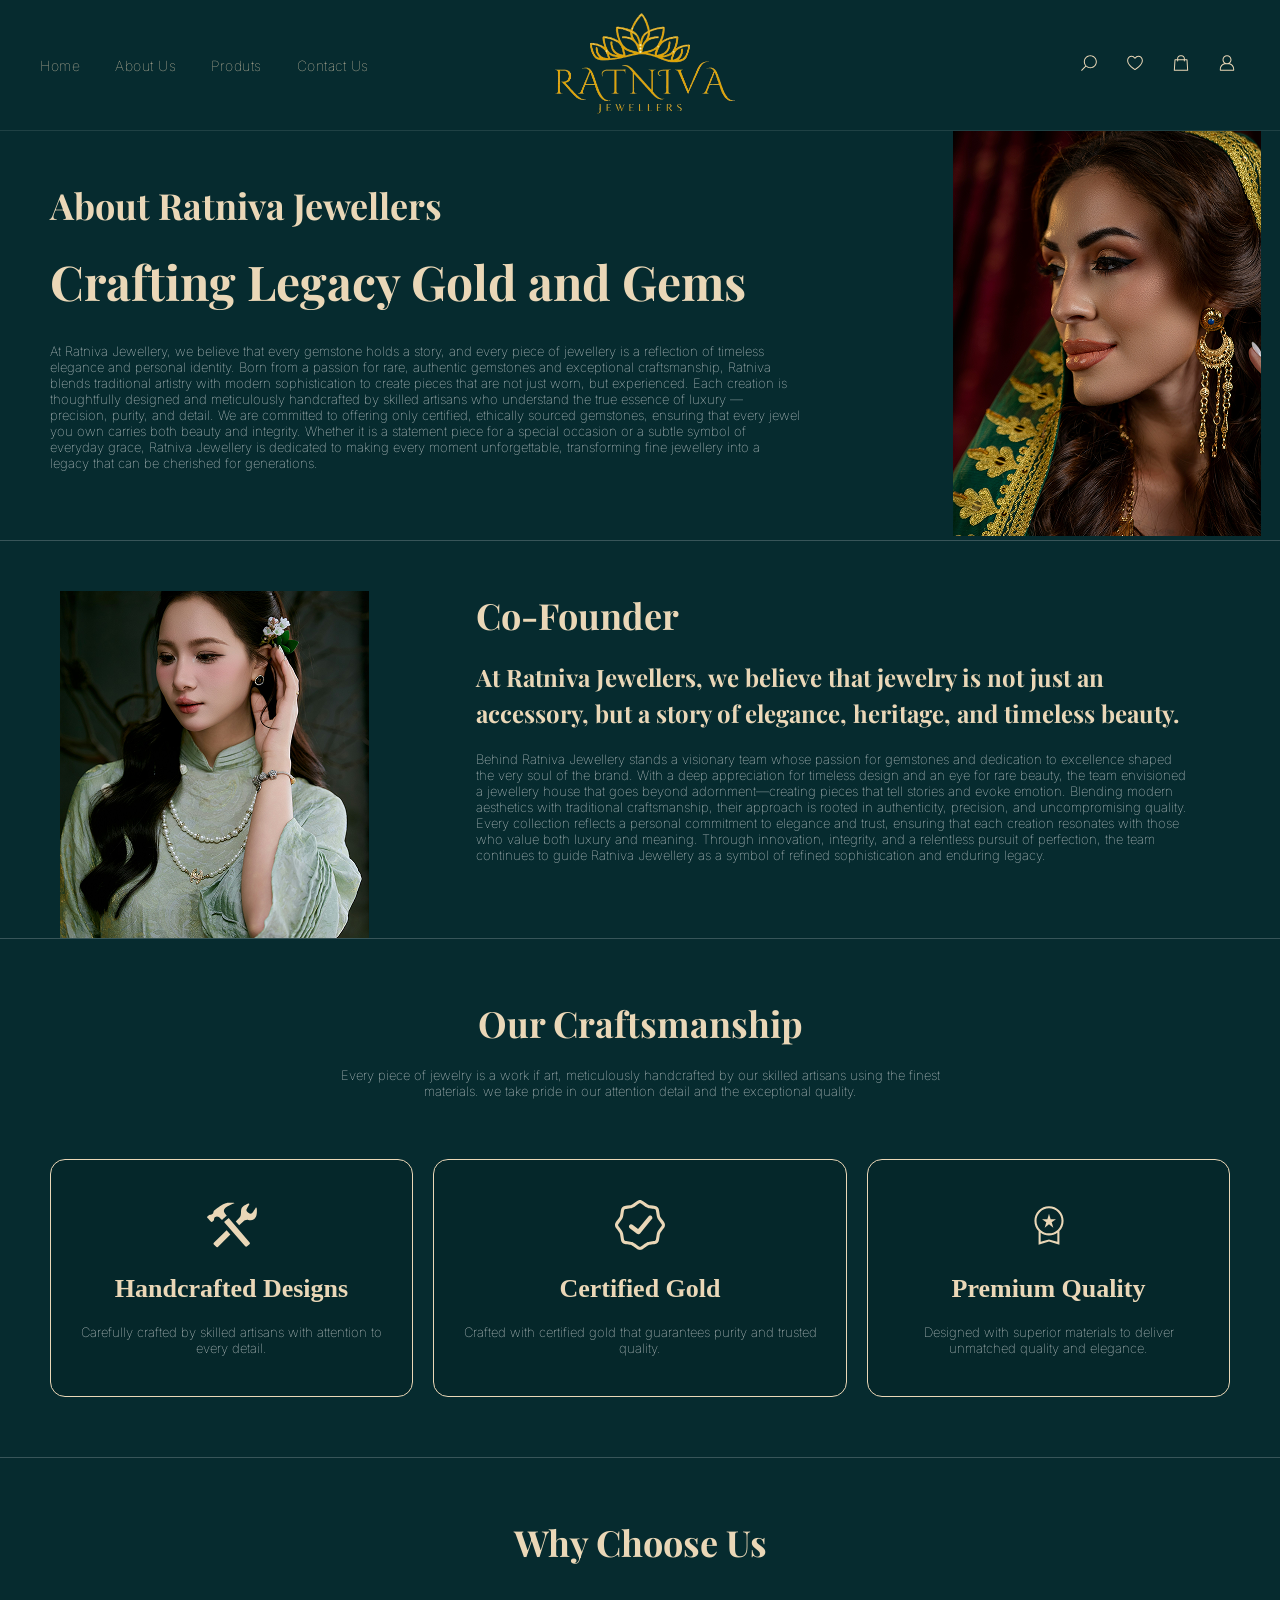
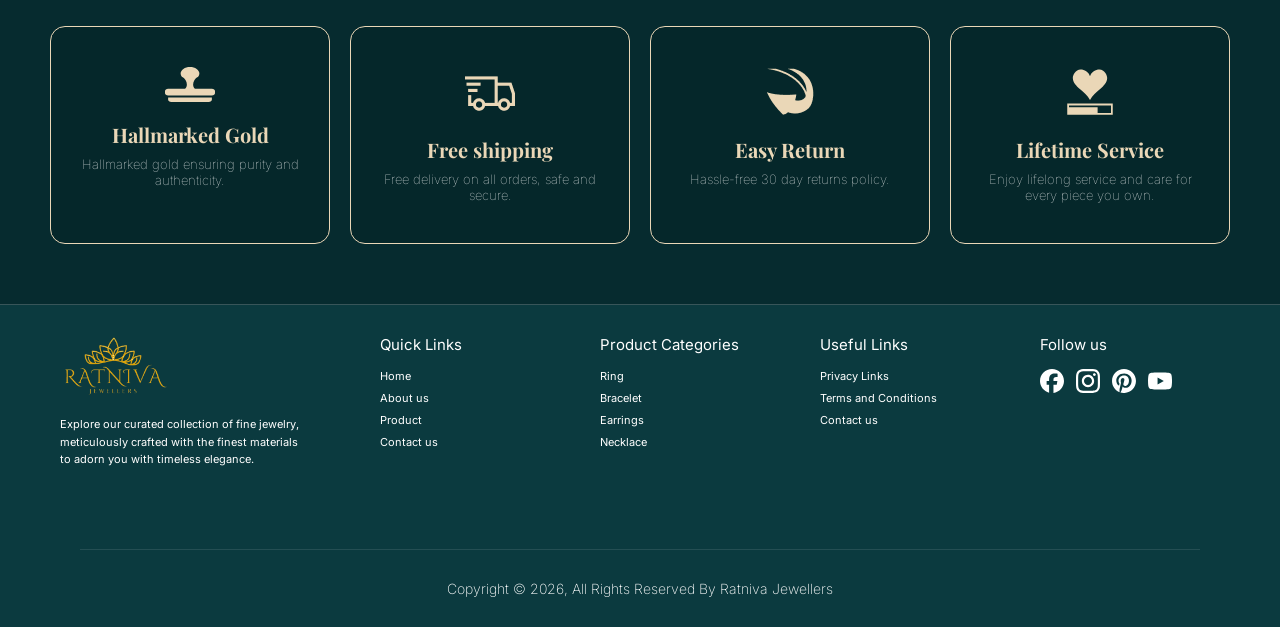
==== about.html @ 052db012 "Third commit" ====
<!DOCTYPE html>
<html lang="en">
<head>
    <meta charset="UTF-8">
    <meta name="viewport" content="width=device-width, initial-scale=1.0">
    <title>Ratniva Jewellers</title>

    <link href="https://fonts.googleapis.com/css2?family=Playfair+Display:wght@400;600&family=Inter:wght@300;400;500&display=swap" rel="stylesheet">
    <link rel="stylesheet" href="about.css">

</head>
<body>
     <header>

        <nav class="navbar">
            <div class="nav-left">
                <a href="index.html">Home</a>
                <a href="#">About Us</a>
                <a href="#">Produts</a>
                <a href="#">Contact Us</a>
            </div>

            <div class="nav-logo">
                <img src="logo.png" alt="Ratniva Jewellers logo">
            </div>

            <div class="nav-right">
                <a href="#"> <img src="search.svg" class="icon"></a>
                <a href="#"> <img src="heart.svg" class="icon"></a>
                <a href="#"> <img src="bag.svg" class="icon"></a>
                <a href="#"> <img src="user.svg" class="icon"></a>
            </div>
        </nav>
    </header>

    <section class="about-hero">
        <div class="about-hero-cointainer">

            <div class="about-left">
                <h3>About Ratniva Jewellers</h3>
                <h1>
                    Crafting Legacy Gold and Gems
                </h1>
                <p>
                    At Ratniva Jewellery, we believe that every gemstone holds a story, and every piece of jewellery is a reflection of timeless elegance and personal identity. Born from a passion for rare, authentic gemstones and exceptional craftsmanship, Ratniva blends traditional artistry with modern sophistication to create pieces that are not just worn, but experienced. Each creation is thoughtfully designed and meticulously handcrafted by skilled artisans who understand the true essence of luxury — precision, purity, and detail. We are committed to offering only certified, ethically sourced gemstones, ensuring that every jewel you own carries both beauty and integrity. Whether it is a statement piece for a special occasion or a subtle symbol of everyday grace, Ratniva Jewellery is dedicated to making every moment unforgettable, transforming fine jewellery into a legacy that can be cherished for generations.
                </p>
            </div>
            <div class="about-right">
                <img src="about-hero.png" alt="">
            </div>

        </div>
    </section>

    <section class="founder-section">
        <div class="founder-cointainer">

            <div class="founder-left">
                <img src="founder.png" alt="">
            </div>

            <div class="founder-right">
                <h3 class="founder-title">Co-Founder</h3>
                <!-- <img src="decor-line.png" alt="" class="decor-line"> -->
                <h2 class="founder-heading">
                    At Ratniva Jewellers, we believe that jewelry is not just an accessory,
                    but a story of elegance, heritage, and timeless beauty. 
                </h2>
                <p class="founder-text">
                    Behind Ratniva Jewellery stands a visionary team whose passion for gemstones and dedication to excellence shaped the very soul of the brand. With a deep appreciation for timeless design and an eye for rare beauty, the team envisioned a jewellery house that goes beyond adornment—creating pieces that tell stories and evoke emotion. Blending modern aesthetics with traditional craftsmanship, their approach is rooted in authenticity, precision, and uncompromising quality. Every collection reflects a personal commitment to elegance and trust, ensuring that each creation resonates with those who value both luxury and meaning. Through innovation, integrity, and a relentless pursuit of perfection, the team continues to guide Ratniva Jewellery as a symbol of refined sophistication and enduring legacy.
                </p>
            </div>

        </div>
    </section>

    <section class="craft-section">
        <h2 class="craft-title">Our Craftsmanship</h2>
        <p class="craft-desc">
            Every piece of jewelry is a work if art, meticulously handcrafted by our skilled artisans using the finest
            materials. we take pride in our attention detail and the exceptional quality.
        </p>
        <div class="craft-cointainer">

            <div class="craft-card">
                <img src="handcraft.svg" alt="" class="craft-icon">
                <h3>Handcrafted Designs</h3>
                <p>Carefully crafted by skilled artisans with attention to every detail. </p>
            </div>

            <div class="craft-card">
                <img src="certified.svg" alt="" class="craft-icon">
                <h3>Certified Gold</h3>
                <p>Crafted with certified gold that guarantees purity and trusted quality.</p>
            </div>

            <div class="craft-card">
                <img src="premium.svg" alt="" class="craft-icon">
                <h3>Premium Quality</h3>
                <p>Designed with superior materials to deliver unmatched quality and elegance.</p>
            </div>
        </div>
    </section>

    <section class="choose-section">
        <h2 class="choose-title">Why Choose Us</h2>

        <div class="choose-cointainer">

            <div class="choose-card">
                <img src="stamp.svg" alt="" class="choose-icon">
                <h3>Hallmarked Gold</h3>
                <p>Hallmarked gold ensuring purity and authenticity.</p>
            </div>

             <div class="choose-card">
                <img src="shipping.png" alt="" class="choose-icon">
                <h3>Free shipping</h3>
                <p>Free delivery on all orders, safe and secure.</p>
            </div>

             <div class="choose-card">
                <img src="return.png" alt="" class="choose-icon">
                <h3>Easy Return</h3>
                <p>Hassle-free 30 day returns policy.</p>
            </div>

             <div class="choose-card">
                <img src="lifetime.svg" alt="" class="choose-icon">
                <h3>Lifetime Service</h3>
                <p>Enjoy lifelong service and care for every piece you own.</p>
            </div>
        </div>
    </section>

    
   <footer class="footer">

    <div class="footer-cointainer">

        <div class="footer-col footer-brand">
            <img src="logo.png" class="footer-logo">
            <p>
                  Explore our curated collection of fine jewelry, 
                meticulously crafted with the finest materials 
                 to adorn you with timeless elegance.
            </p>
        </div>
        <div class="footer-col">
            <h3>Quick Links</h3>
            <ul>
                <li><a href="#">Home</a></li>
                <li><a href="#">About us</a></li>
                <li><a href="#">Product</a></li>
                <li><a href="#">Contact us</a></li>
            </ul>
        </div>
        <div class="footer-col">
            <h3>Product Categories</h3>
            <ul>
                <li><a href="#">Ring</a></li>
                <li><a href="#">Bracelet</a></li>
                <li><a href="#">Earrings</a></li>
                <li><a href="#">Necklace</a></li>
            </ul>
        </div>
        <div class="footer-col">
            <h3>Useful Links</h3>
            <ul>
                <li><a href="#">Privacy Links</a></li>
                <li><a href="#">Terms and Conditions</a></li>
                <li><a href="#">Contact us</a></li>
            </ul>
        </div>
        <div class="footer-col">
            <h3>Follow us</h3>
            <div class="social-links">
                <img src="Social-4.svg">
                <img src="Social-1.svg">
                <img src="Social-2.svg">
                <img src="Social-3.svg">
            </div>
        </div>
    </div>

    <div class="footer-bottom">
        Copyright &copy; 2026, All Rights Reserved By Ratniva Jewellers
    </div>
   </footer>
    
</body>
</html>
---- about.css ----
*{
    margin: 0;
    padding: 0;
    box-sizing: bor;
}    
body{
    margin: 0%;
    font-family:inter;
    background-color: #062B2F;
}
.navbar{
    display: flex;
    justify-content: space-between;
    align-items: center;
    padding: 50px 40px;
    background-color: #062B2F;
    border-bottom: 1px solid rgba(255,255,255,0.1);

}
.nav-left{
    display: flex;
    gap: 30px;
}
.nav-left a{
    text-decoration: none;
    color:#EAD7B7;
    font-size: 14px;
    margin-right: 5px;
    transition: 0.3s;
    letter-spacing: 0.5px;
    font-weight:100;
}
.nav-left a:hover{
    color: #000000;
}

.nav-logo{
    position: absolute;
    left: 50%;
    transform: translate(-50%);
}
.nav-logo img{
    height: 251px;
}

.nav-right{
    display: flex;
    align-items: center;
    gap: 20px;
}
.nav-right a{
    margin: 5px;
}
.about-hero{
    padding: 0 50px;
    border-bottom: 1px solid rgba(255,255,255,0.2);
}
.about-hero-cointainer{
    display: grid;
    grid-template-columns: 750px 1fr;
}
.about-left{
    color: #ffffff;
}
.about-left h3{
    font-family: playfair display;
    font-size: 36px;
    margin-bottom: 20px;
    color: #EAD7B7;
    margin-top: 50px;
}
.about-left h1{
    font-family: playfair display;
    font-size: 48px;
    margin-bottom: 30px;
    max-width: 750px;
    color: #EAD7B7;
}
.about-left p{
    font-family: inter;
    font-size: 13px;
    max-width: 773px;
    font-weight: 100;
}
.about-right img{
    width: 308px;
    height: 405px;
    object-fit: cover;
    margin-left: 153px;
}
.footer{
    background-color: #0B3A3F;
    padding: 30px 80px 30px;
    color: #ffffff;
}
.footer-cointainer{
    display: grid;
    grid-template-columns: 1.5fr 1fr 1fr 1fr 1fr;
    gap: 60px;
}
.footer-logo{
    height: 142px;
    width: 142px;
    margin-bottom: 15px;
    position: relative;
    bottom: 40px;
    right: 38px;
}
.footer-brand p{
    font-size: 11px;
    line-height: 1.6;
    position: relative;
    bottom: 80px;
    right: 20px;
}
.footer-col h3{
    color: #ffffff;
    font-size: 15px;
    margin-bottom: 15px;
    font-weight: 400;
}
.footer-col ul{
    list-style: none;
    padding: 0;
}
.footer-col ul li{
    font-size: 11px;
    margin-bottom: 8px;
    cursor: pointer;
}
.footer-col ul li a{
    text-decoration: none;
    color: #ffffff;
}
.footer-col ul li a:hover{
    color: #000000;
}
.social-links{
    display: flex;
    gap: 12px;
    margin-bottom: 10px;
}
.social-links img{
    width: 24px;
    height: 24px;
    cursor: pointer;
}
.footer-bottom{
    border-top: 1px solid rgba(255,255,255,0.1);
    text-align: center;
    font-size: 14px;
    padding: 30px 0 0;
    font-weight: 200;
}
.founder-section{
    padding: 50px 60px 0 60px;
    border-bottom: 1px solid rgba(255,255,255,0.2);
}
.founder-cointainer{
    display: grid;
    grid-template-columns: 1fr 744px;
    /* gap: px; */
}
.founder-left img{
    width: 309px;
    height: 347px;
    display: block;
    object-fit: cover;
}
.founder-right{
    max-width: 744px;
}
.founder-title{
    font-family: playfair display;
    font-size: 36px;
    margin-bottom: 10px;
    position: relative;
    color: #EAD7B7;
}
.decor-line{
    margin-bottom: 8px;
}
.founder-heading{
    font-family: playfair display;
    font-size: 24px;
    color: #EAD7B7;
    margin: 20px 0;
    line-height: 1.5;
}
.founder-text{
    font-family: inter;
    font-size: 13px;
    color: #ffffff;
    font-weight: lighter;
    max-width: 712px;
}
.craft-section{
    padding: 60px 50px;
    text-align: center;
    border-bottom: 1px solid rgba(255,255,255,0.2);
}
.craft-title{
    font-family: playfair display;
    font-size: 36px;
    margin-bottom: 10px;
    color: #EAD7B7;
}
.craft-desc{
    color: #ffffff;
    font-size: 13px;
    max-width: 617px;
    margin: 20px auto 60px;
    font-weight: lighter;
}
.craft-cointainer{
    display: grid;
    grid-template-columns: 1fr 414px 1fr;
    gap: 20px;
}
.craft-card{
    border: 1px solid #EAD7B7;
    border-radius: 15px;
    padding: 40px 25px;
    text-align: center;
    background: rgba(0, 0, 0, 0.1);
}
.craft-icon{
    margin-bottom: 20px;
}
.craft-card h3{
    font-family: plyafair display;
    font-size: 26px;
    color: #EAD7B7;
    margin-bottom: 20px;
}
.craft-card p{
    font-size: 13px;
    color: #ffffff;
    font-weight: lighter;
}
.choose-section{
    padding: 60px 50px;
    text-align: center;
    border-bottom:  1px solid rgba(255,255,255,0.2);
}
.choose-title{
    font-family: playfair display;
    color: #EAD7B7;
    font-size: 36px;
    margin-bottom: 60px;
}
.choose-cointainer{
    display: grid;
    grid-template-columns: repeat(4,1fr);
    gap: 20px;
}
.choose-card{
    border: 1px solid #EAD7B7;
    border-radius: 15px;
    padding: 40px 20px;
    text-align: center;
    background: rgba(0, 0, 0, 0.1);
}
.choose-icon{
    margin-bottom: 15px;
}
.choose-card h3{
    font-family: playfair display;
    color: #EAD7B7;
    font-size: 20px;
    margin-bottom: 8px;
}
.choose-card p{
    color: #ffffff;
    font-size: 13px;
    font-weight: lighter;
}
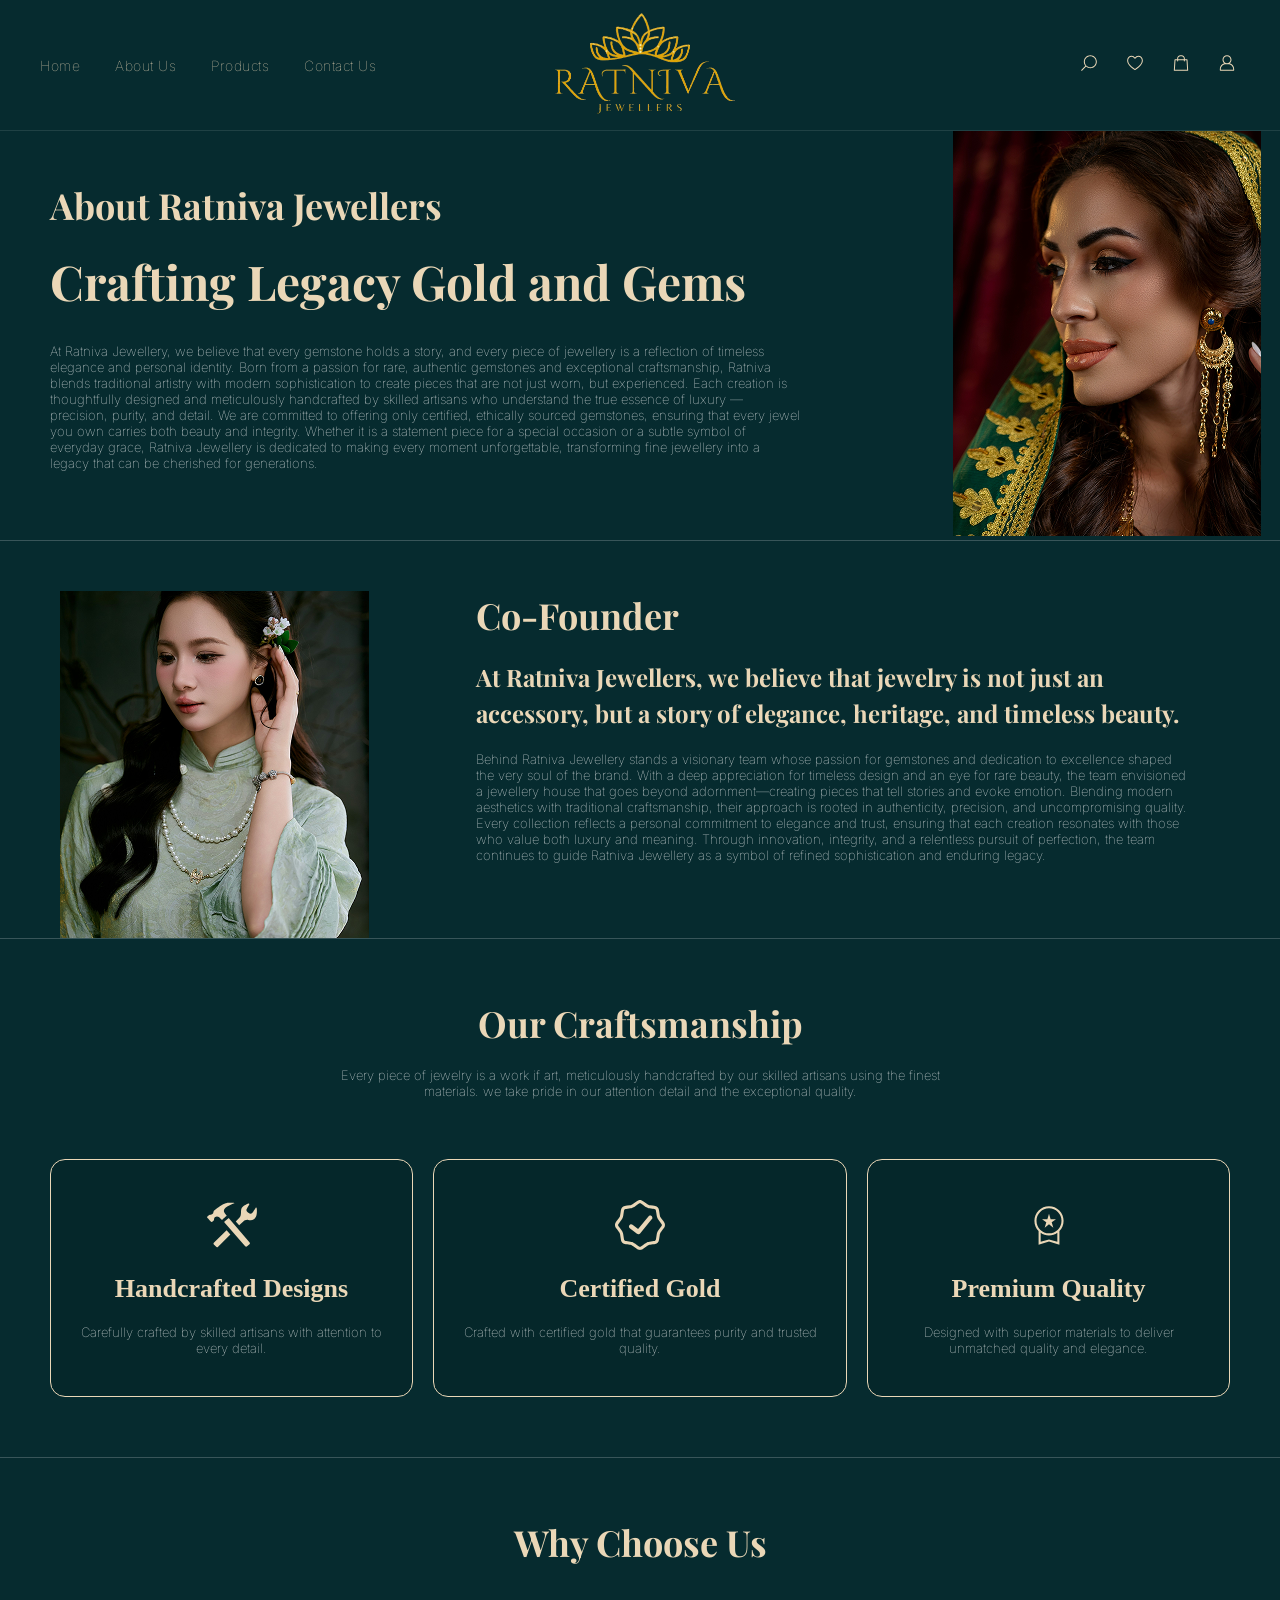
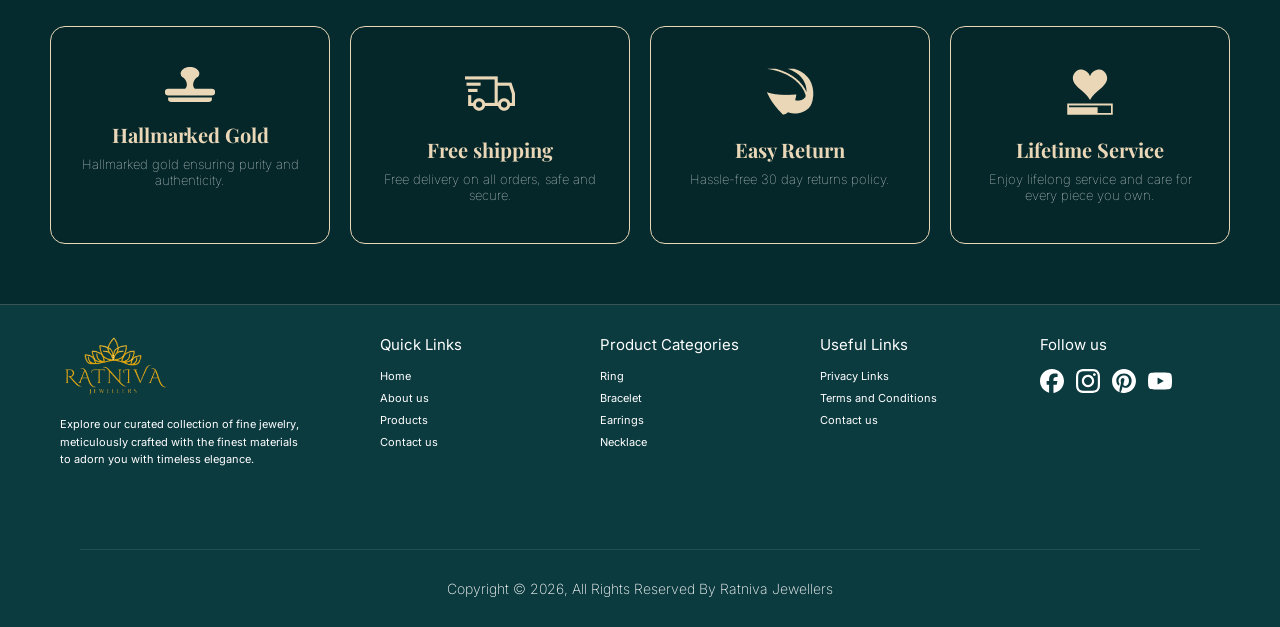
==== commit 67bee2c0: "organized project structure" ====
--- a/about.html
+++ b/about.html
@@ -3,7 +3,7 @@
 <head>
     <meta charset="UTF-8">
     <meta name="viewport" content="width=device-width, initial-scale=1.0">
-    <title>Ratniva Jewellers</title>
+    <title>About Us</title>
 
     <link href="https://fonts.googleapis.com/css2?family=Playfair+Display:wght@400;600&family=Inter:wght@300;400;500&display=swap" rel="stylesheet">
     <link rel="stylesheet" href="about.css">
@@ -15,20 +15,20 @@
         <nav class="navbar">
             <div class="nav-left">
                 <a href="index.html">Home</a>
-                <a href="#">About Us</a>
-                <a href="#">Produts</a>
+                <a href="about.html">About Us</a>
+                <a href="#">Products</a>
                 <a href="#">Contact Us</a>
             </div>
 
             <div class="nav-logo">
-                <img src="logo.png" alt="Ratniva Jewellers logo">
+                <img src="images/logo.png" alt="Ratniva Jewellers logo">
             </div>
 
             <div class="nav-right">
-                <a href="#"> <img src="search.svg" class="icon"></a>
-                <a href="#"> <img src="heart.svg" class="icon"></a>
-                <a href="#"> <img src="bag.svg" class="icon"></a>
-                <a href="#"> <img src="user.svg" class="icon"></a>
+                <a href="#"> <img src="images/search.svg" class="icon"></a>
+                <a href="#"> <img src="images/heart.svg" class="icon"></a>
+                <a href="#"> <img src="images/bag.svg" class="icon"></a>
+                <a href="#"> <img src="images/user.svg" class="icon"></a>
             </div>
         </nav>
     </header>
@@ -46,7 +46,7 @@
                 </p>
             </div>
             <div class="about-right">
-                <img src="about-hero.png" alt="">
+                <img src="images/about-hero.png" alt="">
             </div>
 
         </div>
@@ -56,12 +56,12 @@
         <div class="founder-cointainer">
 
             <div class="founder-left">
-                <img src="founder.png" alt="">
+                <img src="images/founder.png" alt="">
             </div>
 
             <div class="founder-right">
                 <h3 class="founder-title">Co-Founder</h3>
-                <!-- <img src="decor-line.png" alt="" class="decor-line"> -->
+                <!-- <img src="images/decor-line.png" alt="" class="decor-line"> -->
                 <h2 class="founder-heading">
                     At Ratniva Jewellers, we believe that jewelry is not just an accessory,
                     but a story of elegance, heritage, and timeless beauty. 
@@ -83,19 +83,19 @@
         <div class="craft-cointainer">
 
             <div class="craft-card">
-                <img src="handcraft.svg" alt="" class="craft-icon">
+                <img src="images/handcraft.svg" alt="" class="craft-icon">
                 <h3>Handcrafted Designs</h3>
                 <p>Carefully crafted by skilled artisans with attention to every detail. </p>
             </div>
 
             <div class="craft-card">
-                <img src="certified.svg" alt="" class="craft-icon">
+                <img src="images/certified.svg" alt="" class="craft-icon">
                 <h3>Certified Gold</h3>
                 <p>Crafted with certified gold that guarantees purity and trusted quality.</p>
             </div>
 
             <div class="craft-card">
-                <img src="premium.svg" alt="" class="craft-icon">
+                <img src="images/premium.svg" alt="" class="craft-icon">
                 <h3>Premium Quality</h3>
                 <p>Designed with superior materials to deliver unmatched quality and elegance.</p>
             </div>
@@ -108,25 +108,25 @@
         <div class="choose-cointainer">
 
             <div class="choose-card">
-                <img src="stamp.svg" alt="" class="choose-icon">
+                <img src="images/stamp.svg" alt="" class="choose-icon">
                 <h3>Hallmarked Gold</h3>
                 <p>Hallmarked gold ensuring purity and authenticity.</p>
             </div>
 
              <div class="choose-card">
-                <img src="shipping.png" alt="" class="choose-icon">
+                <img src="images/shipping.png" alt="" class="choose-icon">
                 <h3>Free shipping</h3>
                 <p>Free delivery on all orders, safe and secure.</p>
             </div>
 
              <div class="choose-card">
-                <img src="return.png" alt="" class="choose-icon">
+                <img src="images/return.png" alt="" class="choose-icon">
                 <h3>Easy Return</h3>
                 <p>Hassle-free 30 day returns policy.</p>
             </div>
 
              <div class="choose-card">
-                <img src="lifetime.svg" alt="" class="choose-icon">
+                <img src="images/lifetime.svg" alt="" class="choose-icon">
                 <h3>Lifetime Service</h3>
                 <p>Enjoy lifelong service and care for every piece you own.</p>
             </div>
@@ -139,7 +139,7 @@
     <div class="footer-cointainer">
 
         <div class="footer-col footer-brand">
-            <img src="logo.png" class="footer-logo">
+            <img src="images/logo.png" class="footer-logo">
             <p>
                   Explore our curated collection of fine jewelry, 
                 meticulously crafted with the finest materials 
@@ -149,9 +149,9 @@
         <div class="footer-col">
             <h3>Quick Links</h3>
             <ul>
-                <li><a href="#">Home</a></li>
-                <li><a href="#">About us</a></li>
-                <li><a href="#">Product</a></li>
+                <li><a href="index.html">Home</a></li>
+                <li><a href="about.html">About us</a></li>
+                <li><a href="#">Products</a></li>
                 <li><a href="#">Contact us</a></li>
             </ul>
         </div>
@@ -175,10 +175,10 @@
         <div class="footer-col">
             <h3>Follow us</h3>
             <div class="social-links">
-                <img src="Social-4.svg">
-                <img src="Social-1.svg">
-                <img src="Social-2.svg">
-                <img src="Social-3.svg">
+                <img src="images/Social-4.svg">
+                <img src="images/Social-1.svg">
+                <img src="images/Social-2.svg">
+                <img src="images/Social-3.svg">
             </div>
         </div>
     </div>
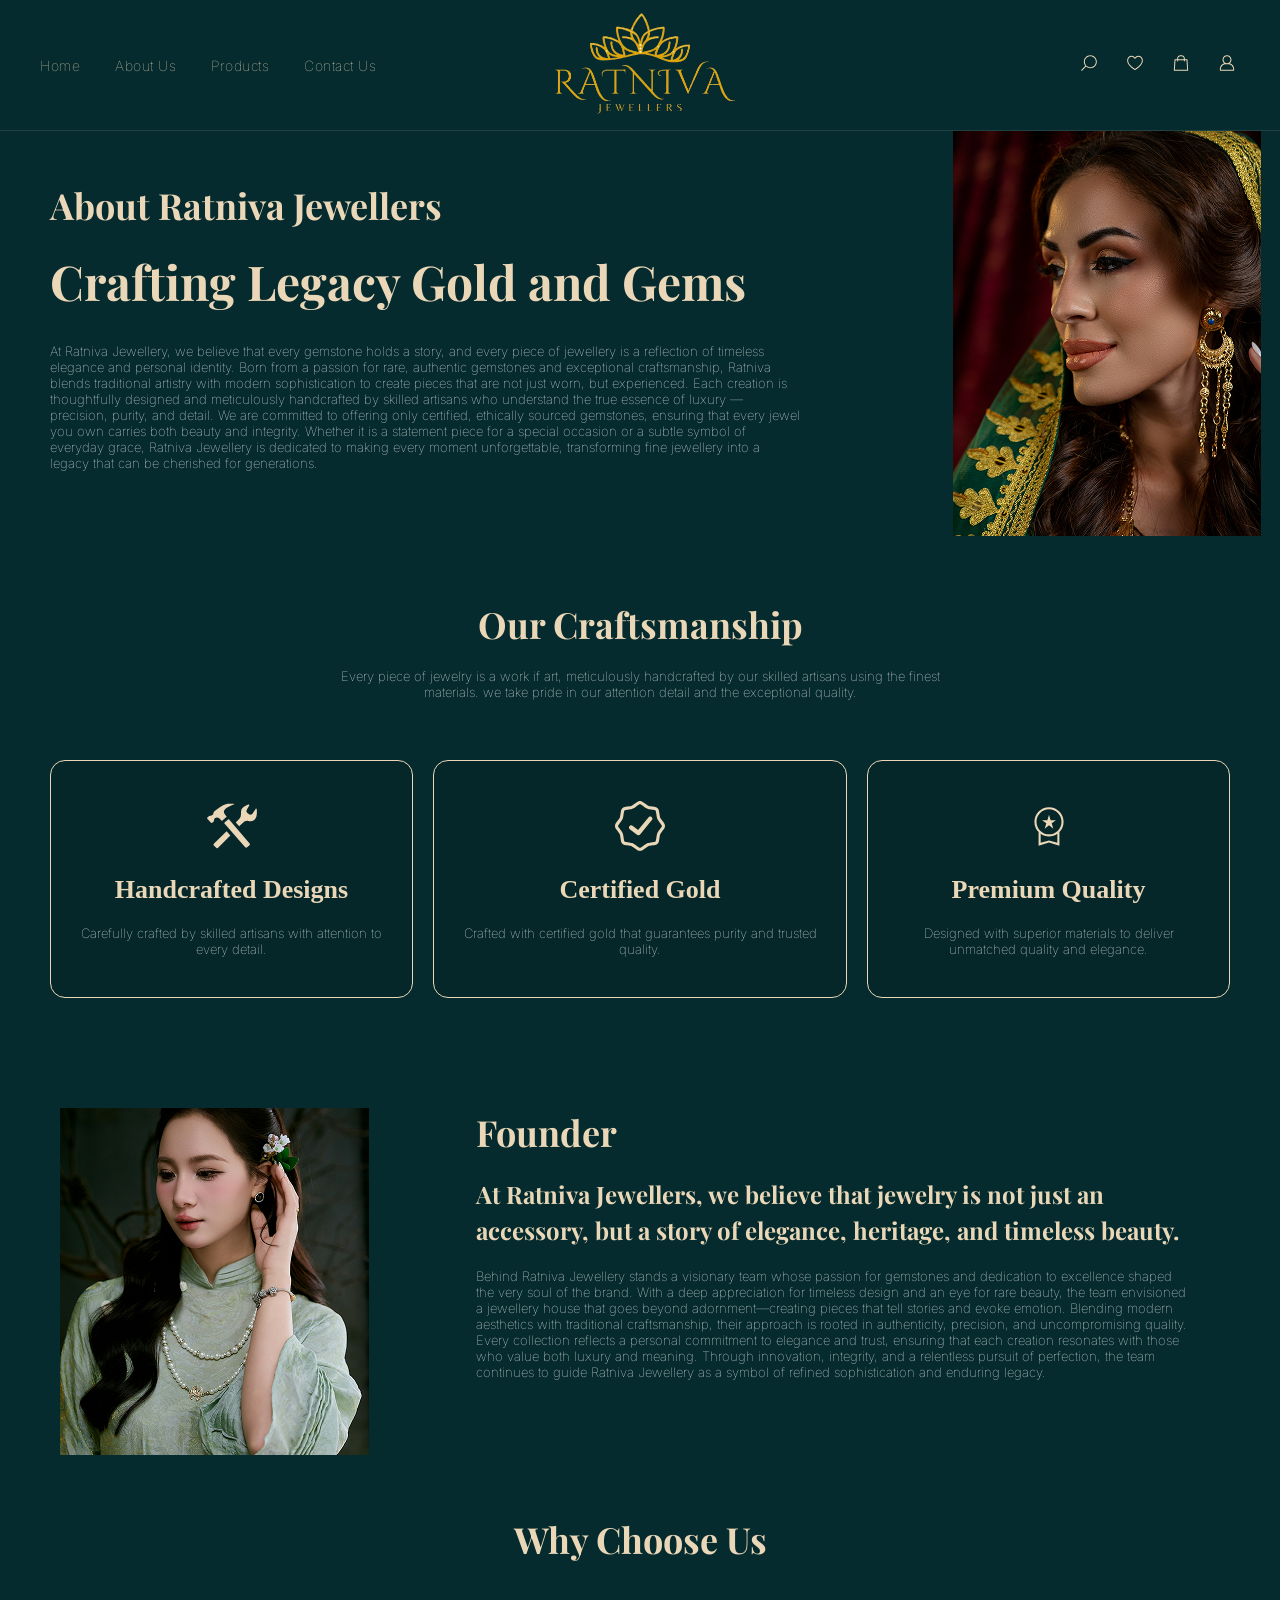
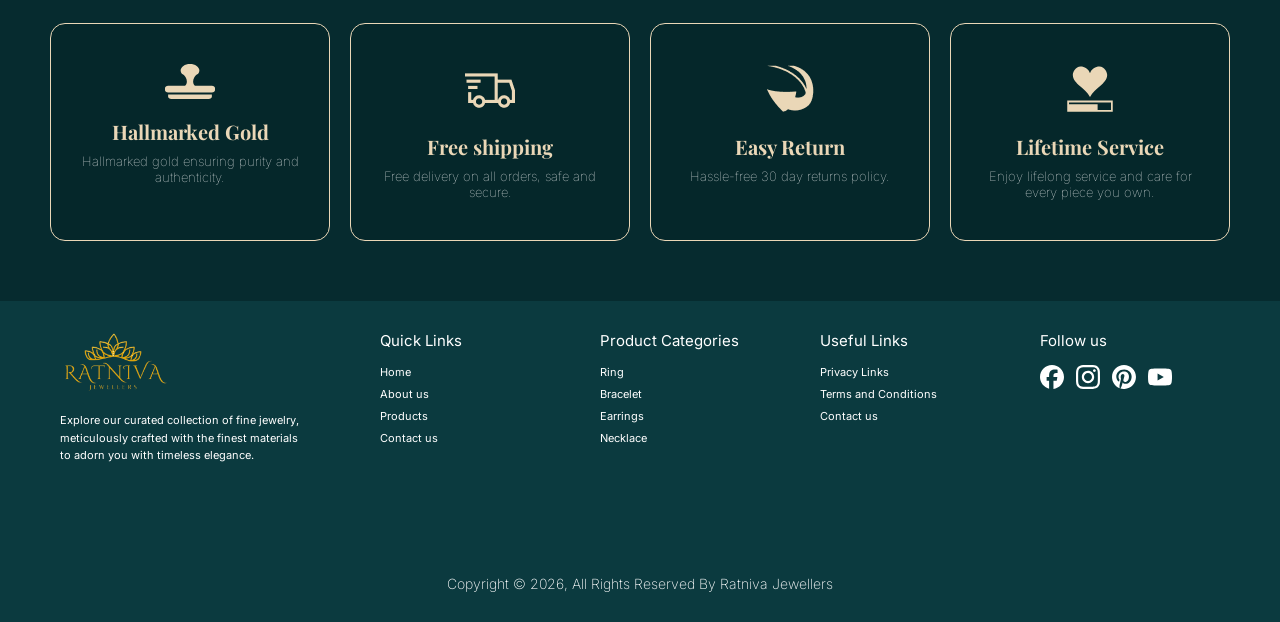
==== commit 8c111ecd: "New update" ====
--- a/about.html
+++ b/about.html
@@ -52,29 +52,7 @@
         </div>
     </section>
 
-    <section class="founder-section">
-        <div class="founder-cointainer">
-
-            <div class="founder-left">
-                <img src="images/founder.png" alt="">
-            </div>
-
-            <div class="founder-right">
-                <h3 class="founder-title">Co-Founder</h3>
-                <!-- <img src="images/decor-line.png" alt="" class="decor-line"> -->
-                <h2 class="founder-heading">
-                    At Ratniva Jewellers, we believe that jewelry is not just an accessory,
-                    but a story of elegance, heritage, and timeless beauty. 
-                </h2>
-                <p class="founder-text">
-                    Behind Ratniva Jewellery stands a visionary team whose passion for gemstones and dedication to excellence shaped the very soul of the brand. With a deep appreciation for timeless design and an eye for rare beauty, the team envisioned a jewellery house that goes beyond adornment—creating pieces that tell stories and evoke emotion. Blending modern aesthetics with traditional craftsmanship, their approach is rooted in authenticity, precision, and uncompromising quality. Every collection reflects a personal commitment to elegance and trust, ensuring that each creation resonates with those who value both luxury and meaning. Through innovation, integrity, and a relentless pursuit of perfection, the team continues to guide Ratniva Jewellery as a symbol of refined sophistication and enduring legacy.
-                </p>
-            </div>
-
-        </div>
-    </section>
-
-    <section class="craft-section">
+     <section class="craft-section">
         <h2 class="craft-title">Our Craftsmanship</h2>
         <p class="craft-desc">
             Every piece of jewelry is a work if art, meticulously handcrafted by our skilled artisans using the finest
@@ -101,6 +79,30 @@
             </div>
         </div>
     </section>
+
+    <section class="founder-section">
+        <div class="founder-cointainer">
+
+            <div class="founder-left">
+                <img src="images/founder.png" alt="">
+            </div>
+
+            <div class="founder-right">
+                <h3 class="founder-title">Founder</h3>
+                <!-- <img src="images/decor-line.png" alt="" class="decor-line"> -->
+                <h2 class="founder-heading">
+                    At Ratniva Jewellers, we believe that jewelry is not just an accessory,
+                    but a story of elegance, heritage, and timeless beauty. 
+                </h2>
+                <p class="founder-text">
+                    Behind Ratniva Jewellery stands a visionary team whose passion for gemstones and dedication to excellence shaped the very soul of the brand. With a deep appreciation for timeless design and an eye for rare beauty, the team envisioned a jewellery house that goes beyond adornment—creating pieces that tell stories and evoke emotion. Blending modern aesthetics with traditional craftsmanship, their approach is rooted in authenticity, precision, and uncompromising quality. Every collection reflects a personal commitment to elegance and trust, ensuring that each creation resonates with those who value both luxury and meaning. Through innovation, integrity, and a relentless pursuit of perfection, the team continues to guide Ratniva Jewellery as a symbol of refined sophistication and enduring legacy.
+                </p>
+            </div>
+
+        </div>
+    </section>
+
+   
 
     <section class="choose-section">
         <h2 class="choose-title">Why Choose Us</h2>
--- a/about.css
+++ b/about.css
@@ -53,7 +53,7 @@
 }
 .about-hero{
     padding: 0 50px;
-    border-bottom: 1px solid rgba(255,255,255,0.2);
+    /* border-bottom: 1px solid rgba(255,255,255,0.2); */
 }
 .about-hero-cointainer{
     display: grid;
@@ -146,7 +146,7 @@
     cursor: pointer;
 }
 .footer-bottom{
-    border-top: 1px solid rgba(255,255,255,0.1);
+    /* border-top: 1px solid rgba(255,255,255,0.1); */
     text-align: center;
     font-size: 14px;
     padding: 30px 0 0;
@@ -154,7 +154,7 @@
 }
 .founder-section{
     padding: 50px 60px 0 60px;
-    border-bottom: 1px solid rgba(255,255,255,0.2);
+    /* border-bottom: 1px solid rgba(255,255,255,0.2); */
 }
 .founder-cointainer{
     display: grid;
@@ -197,7 +197,7 @@
 .craft-section{
     padding: 60px 50px;
     text-align: center;
-    border-bottom: 1px solid rgba(255,255,255,0.2);
+    /* border-bottom: 1px solid rgba(255,255,255,0.2); */
 }
 .craft-title{
     font-family: playfair display;
@@ -241,7 +241,7 @@
 .choose-section{
     padding: 60px 50px;
     text-align: center;
-    border-bottom:  1px solid rgba(255,255,255,0.2);
+    /* border-bottom:  1px solid rgba(255,255,255,0.2); */
 }
 .choose-title{
     font-family: playfair display;
